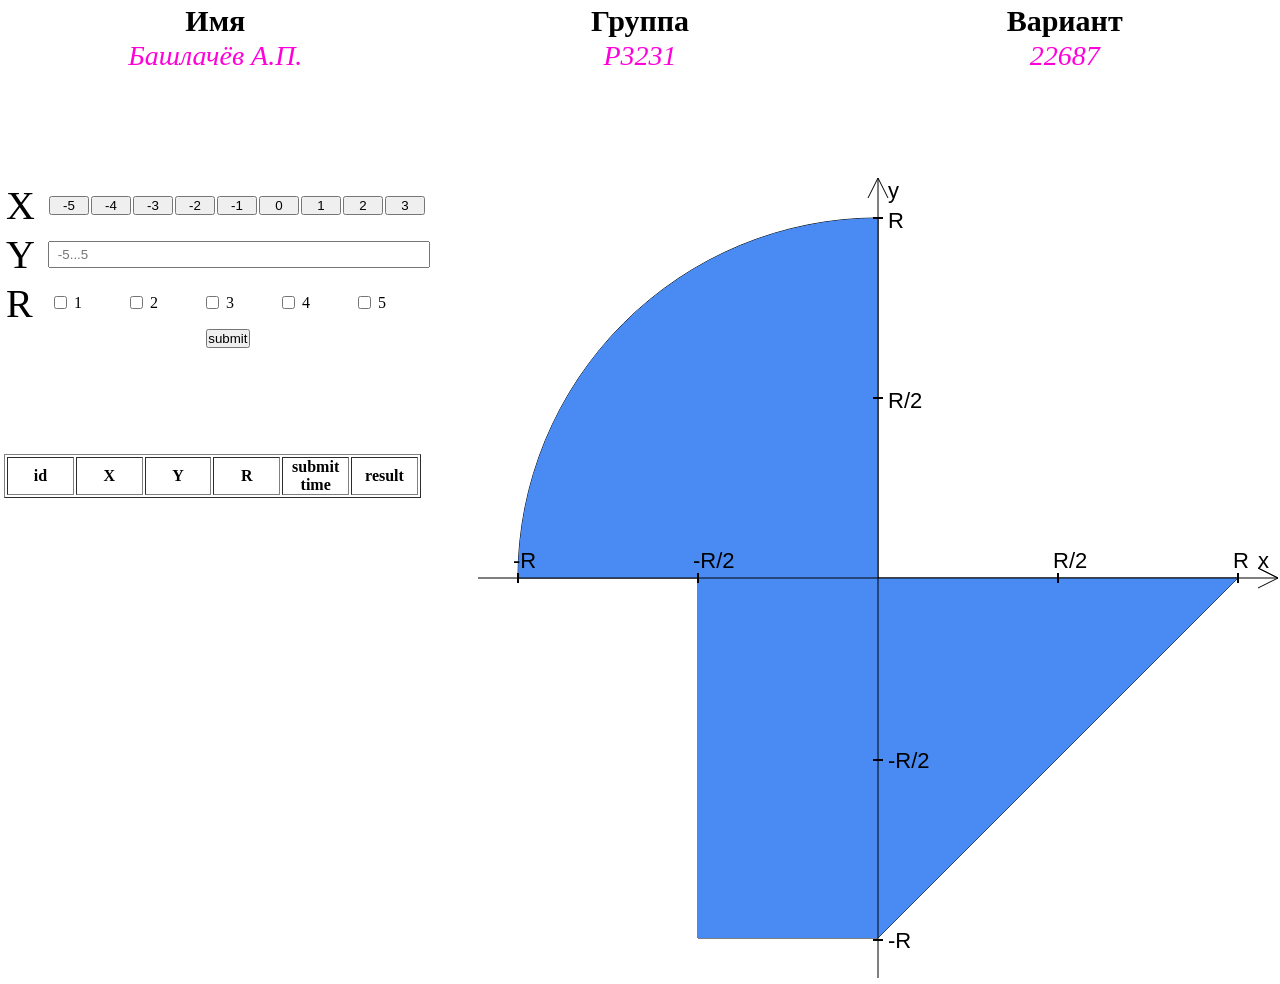
==== html/index.html @ 6d30541f "1" ====
<!DOCTYPE html>
<html lang="ru">
<head>
    <meta charset="UTF-8">
    <meta name="viewport" content="width=device-width, initial-scale=1.0">
    <link rel="stylesheet" href="../css/style.css"></link>
    <script src="../js/main.js" type="module" defer></script>
    <title>Document</title>
</head>
<body>
    <table width="100%" border="0">
        <tr>
            <td colspan=3 width="100%">
                <table class=header-list width="100%">
                    <tr height=30px>
                        <th align = "center">Имя</th>
                        <th align = "center">Группа</th>
                        <th align = "center">Вариант</th>
                    </tr>
                    <tr>
                        <td align = "center">Башлачёв А.П.</td>
                        <td align = "center">P3231</td>
                        <td align = "center">22687</td>
                    </tr>
                </table>
            </td>
        </tr>
        <tr height="100px">

        </tr>
        <tr>
            <td width="30%" class="left-table">
                <table>
                    <tr>
                        <td>
                            <form action="#" method="POST" id="form">
                                <table width="100%">
                                    <tr height="30px">
                                        <td class="option-label"> X </td>
                                        <td>
                                            <table width="100%">
                                                <tr>
                                                    <td>
                                                        <td> <label class="x-option"> <input class="x-button" type="button" name="x" value=-5> </input> </label> </td>
                                                        <td> <label class="x-option"> <input class="x-button" type="button" name="x" value=-4> </input> </label> </td>
                                                        <td> <label class="x-option"> <input class="x-button" type="button" name="x" value=-3> </input> </label> </td>
                                                        <td> <label class="x-option"> <input class="x-button" type="button" name="x" value=-2> </input> </label> </td>
                                                        <td> <label class="x-option"> <input class="x-button" type="button" name="x" value=-1> </input> </label> </td>
                                                        <td> <label class="x-option"> <input class="x-button" type="button" name="x" value=0> </input> </label> </td>
                                                        <td> <label class="x-option"> <input class="x-button" type="button" name="x" value=1> </input> </label> </td>
                                                        <td> <label class="x-option"> <input class="x-button" type="button" name="x" value=2> </input> </label> </td>
                                                        <td> <label class="x-option"> <input class="x-button" type="button" name="x" value=3> </input> </label> </td>
                                                    </td>
                                                </tr>
                                            </table>
                                        </td>
                                    </tr>

                                    <tr>
                                        <td class="option-label"> Y </td>
                                        <td>
                                            <input type="text" id="y-text" class="text-input" placeholder=" -5...5"> </input>
                                        </td>
                                    </tr>

                                    <tr>
                                        <td class="option-label"> R </td>
                                        <td>
                                            <table width="100%">
                                                <tr>
                                                    <td> <label class="r-option"> <input class="r-check" type="checkbox" name="r1" value=1>1</label></td>
                                                    <td> <label class="r-option"> <input class="r-check" type="checkbox" name="r2" value=2>2</label></td>
                                                    <td> <label class="r-option"> <input class="r-check" type="checkbox" name="r3" value=3>3</label></td>
                                                    <td> <label class="r-option"> <input class="r-check" type="checkbox" name="r4" value=4>4</label></td>
                                                    <td> <label class="r-option"> <input class="r-check" type="checkbox" name="r5" value=5>5</label></td>
                                                </tr>
                                            </table>
                                        </td>
                                    </tr>

                                    <tr>
                                        <td></td>
                                        <td align="center">
                                            <button type="submit">submit</button>
                                        </td>
                                    </tr>
                                </table>
                            </form>
                        </td>
                    </tr>
                    <tr height="100px">
                        <td align="center">
                            <p id="error-field"></p>
                        </td>
                    </tr>
                    <tr>
                        <td>
                            <table width="100%" id="result-table" border="1px">
                                <thead>
                                    <tr>
                                        <th>id</th>
                                        <th>X</th>
                                        <th>Y</th>
                                        <th>R</th>
                                        <th>submit time</th>
                                        <th>result</th>
                                    </tr>
                                </thead>
                                <tbody id="result-table-body">

                                </tbody>
                            </table>
                        </td>
                    </tr>
                </table>
            </td>

            <td width="10%">

            </td> 

            <td width="60%">
                <canvas id="graph" height="800" width="800">

                </canvas>
            </td>
        </tr>
    </table>
</body>
</html>
---- css/style.css ----
* {
    margin: 0;
    padding: 0;
    box-sizing: border-box;
}

.header-list {
    table-layout: fixed;
    
}

.header-list th {
    font-size:30px;
}

.header-list td {
    font-style: italic;
    color: #ff00d9;
    font-size: 28px;
}

.x-option {
    padding: 10% 20%;
    
}

.option-label {
    font-size: 40px;
}

input[type="text"] {
    width: 100%;
    padding-left: 1%;
}

.r-option {
    padding: 10% 20%;
}

input[type="checkbox"] {
    margin-right: 10%;
}

.x-button {
    width: 40px;
}

.text-input {
    padding: 1% 0;
    margin-left: 3%;
}

.submit-button {
    width: 60px;
}

#result-table {
    table-layout: fixed;
}

.left-table {
    vertical-align: top;
}
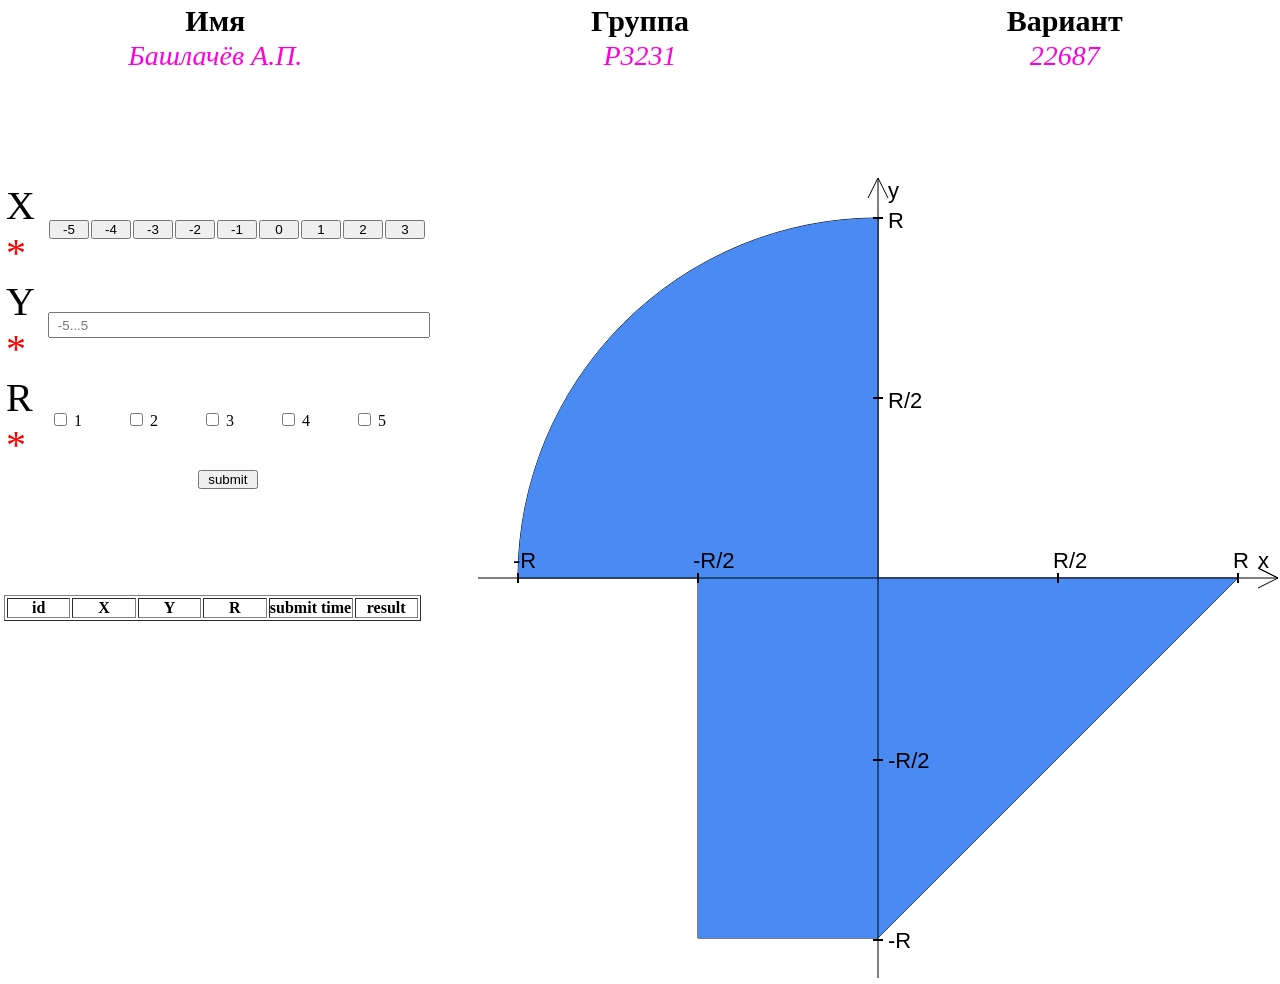
==== commit 9994a1eb: "1" ====
--- a/html/index.html
+++ b/html/index.html
@@ -59,7 +59,7 @@
                                     <tr>
                                         <td class="option-label"> Y </td>
                                         <td>
-                                            <input type="text" id="y-text" class="text-input" placeholder=" -5...5"> </input>
+                                            <input type="text" id="y-text" class="text-input" placeholder=" -5...5" autocomplete="off"> </input>
                                         </td>
                                     </tr>
 
@@ -81,7 +81,7 @@
                                     <tr>
                                         <td></td>
                                         <td align="center">
-                                            <button type="submit">submit</button>
+                                            <button type="submit" id="submit-button">submit</button>
                                         </td>
                                     </tr>
                                 </table>
@@ -102,7 +102,7 @@
                                         <th>X</th>
                                         <th>Y</th>
                                         <th>R</th>
-                                        <th>submit time</th>
+                                        <th class="wide-col">submit time</th>
                                         <th>result</th>
                                     </tr>
                                 </thead>
--- a/css/style.css
+++ b/css/style.css
@@ -45,19 +45,34 @@
     width: 40px;
 }
 
+
 .text-input {
     padding: 1% 0;
     margin-left: 3%;
 }
 
-.submit-button {
+#submit-button {
     width: 60px;
+}
+
+#submit-button:hover {
+    background-color: rgb(125, 238, 125);
 }
 
 #result-table {
     table-layout: fixed;
+    word-break: break-all;
 }
 
 .left-table {
     vertical-align: top;
 }
+
+.option-label::after {
+    content:"*";
+    color:red;
+}
+
+.wide-col {
+    width: 84px;
+}
